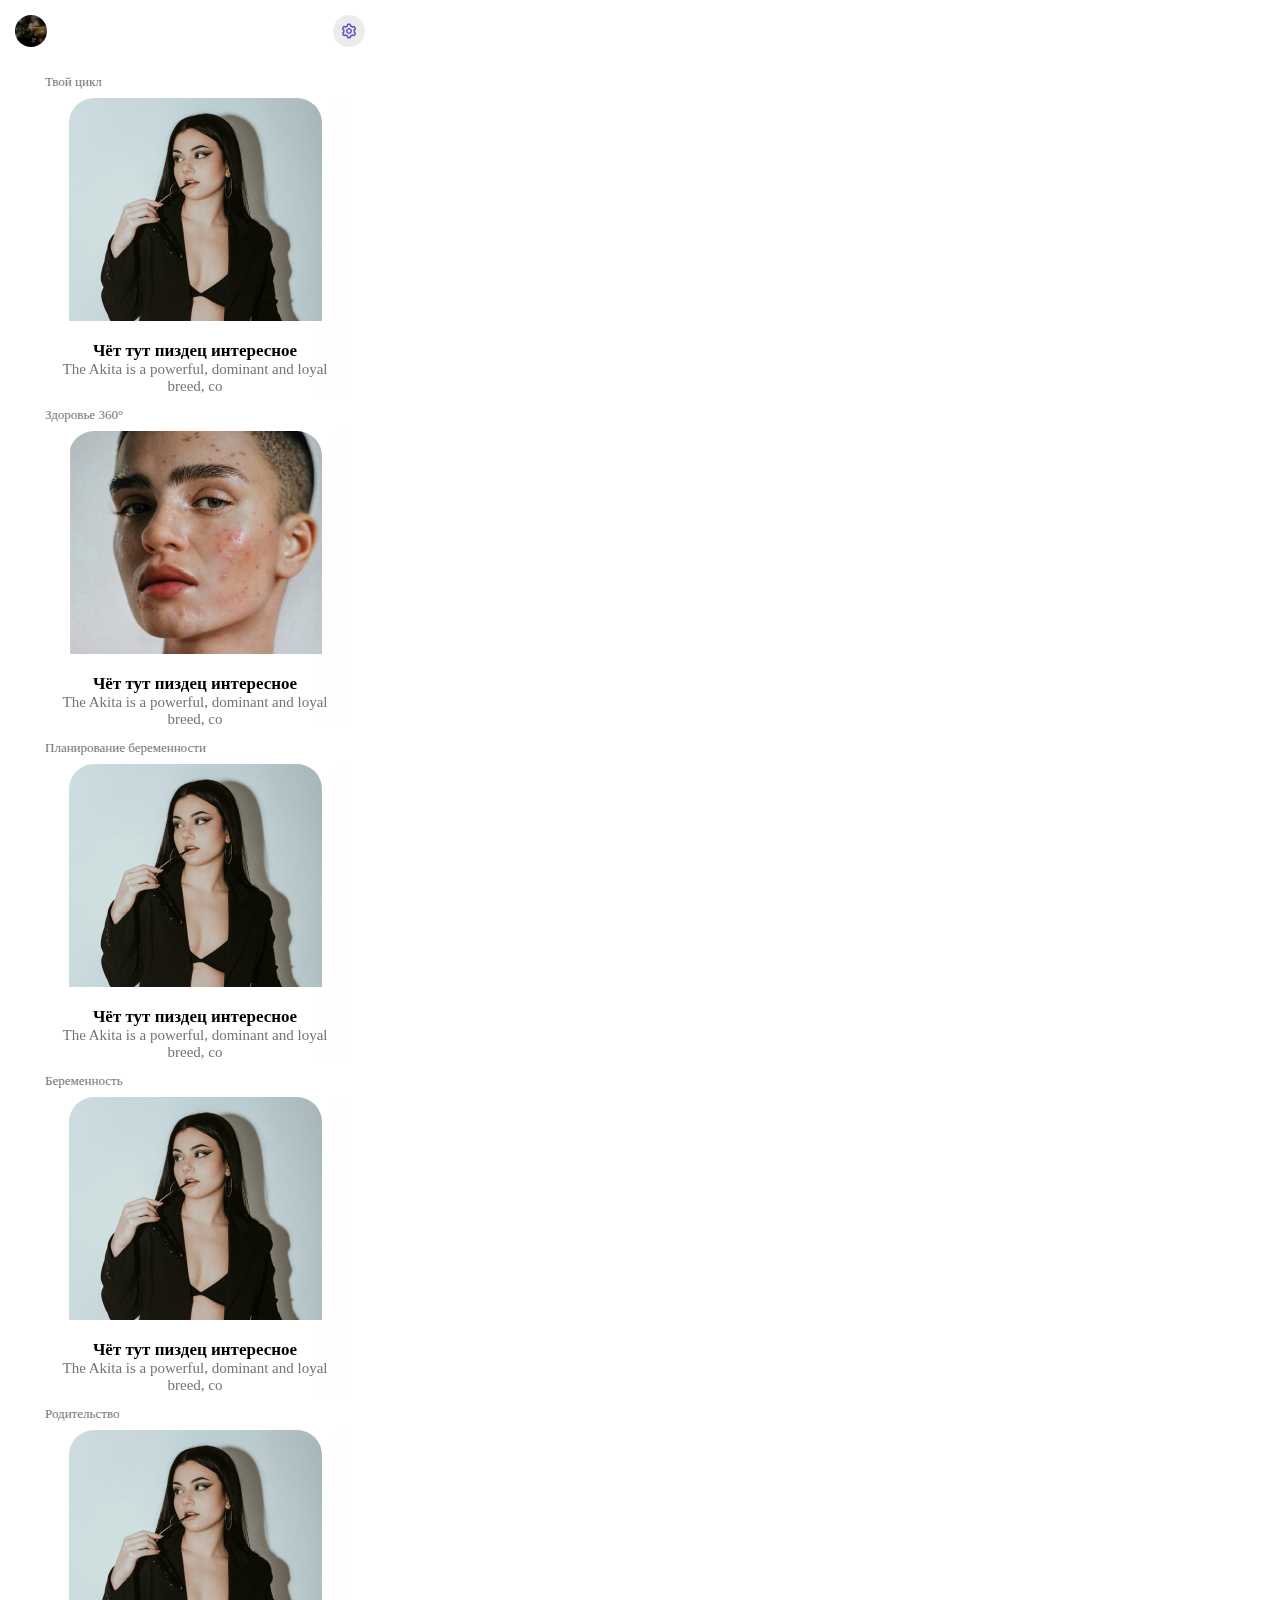
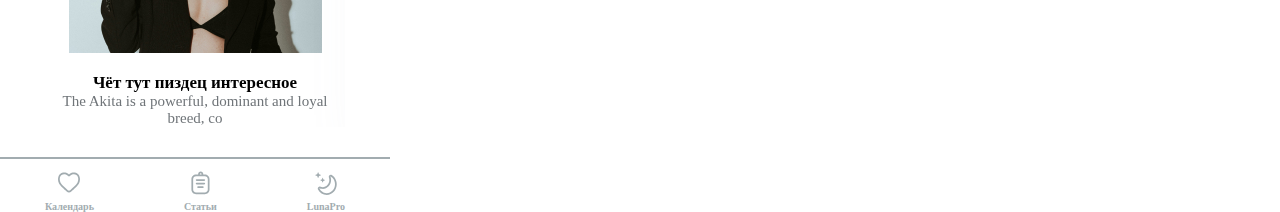
==== articles.html @ f9996245 "added nozoom for articles.html" ====
<!DOCTYPE html>
<html lang="en">
<head>
	<meta charset="UTF-8">
	<meta name="viewport" content= "width=device-width, user-scalable=no">
	<link rel="stylesheet" type="text/css" href="css/articles.css">
	<script src="https://telegram.org/js/telegram-web-app.js"></script>
	<script src="https://code.jquery.com/jquery-3.6.0.min.js"></script>
	
	
	<link rel="stylesheet" href="https://cdn.jsdelivr.net/npm/swiper@11/swiper-bundle.min.css"/>
	<script src="https://cdn.jsdelivr.net/npm/swiper@11/swiper-bundle.min.js"></script>
	
	<title>LunaTrack</title>
</head>
<body>
	<header>
		<a href='#' id="avatar"></a>
		<button type="submit" onclick="openSettings()" id="settings">
			<img src="Images/Setting.svg">
		</button>
		<div class="settingsPopup" id="settingsPopup">
			<label class="switch">
				<input type="checkbox" id="themeToggle" class="switch__input" onchange="ChangeTheme(this.checked)">
				<span class="switch__slider"></span>
			</label>
			<button id="en" class="translate">en</button>
			<button id="ru" class="translate">ru</button>
			<button type="button" onclick="closeSettings()">OK</button>
		</div>
	</header>
	<main>
		<div class='section'>
			<span class="section_title">Твой цикл</span>
			<div class="swiper mySwiper">
				<div class="swiper-wrapper">
					<a href="#" class="swiper-slide">
						<img src="Images/cards/section_1_card_1.jpg">
						<div class="card_text">
							<span class="card_title">Чёт тут пиздец интересное</span>
							<p class="card_description">The Akita is a powerful, dominant and loyal breed, co</p>
						</div>
					</a>
					<a href="#" class="swiper-slide">
						<img src="Images/cards/section_1_card_2.jpg">
						<div class="card_text">
							<span class="card_title">Чёт тут пиздец интересное</span>
							<p class="card_description">The Akita is a powerful, dominant and loyal breed, co</p>
						</div>
					</a>
					<a href="#" class="swiper-slide">
						<img src="Images/cards/section_1_card_1.jpg">
						<div class="card_text">
							<span class="card_title">Чёт тут пиздец интересное</span>
							<p class="card_description">The Akita is a powerful, dominant and loyal breed, co</p>
						</div>
					</a>
					<a href="#" class="swiper-slide">
						<img src="Images/cards/section_1_card_2.jpg">
						<div class="card_text">
							<span class="card_title">Чёт тут пиздец интересное</span>
							<p class="card_description">The Akita is a powerful, dominant and loyal breed, co</p>
						</div>
					</a>
					<a href="#" class="swiper-slide">
						<img src="Images/cards/section_1_card_1.jpg">
						<div class="card_text">
							<span class="card_title">Чёт тут пиздец интересное</span>
							<p class="card_description">The Akita is a powerful, dominant and loyal breed, co</p>
						</div>
					</a>
				</div>
			</div>
		</div>
		<div class='section'>
			<span class="section_title">Здоровье 360°</span>
			<div class="swiper mySwiper">
				<div class="swiper-wrapper">
					<a href="#" class="swiper-slide">
						<img src="Images/cards/section_2_card_1.jpg">
						<div class="card_text">
							<span class="card_title">Чёт тут пиздец интересное</span>
							<p class="card_description">The Akita is a powerful, dominant and loyal breed, co</p>
						</div>
					</a>
					<a href="#" class="swiper-slide">
						<img src="Images/cards/section_2_card_2.jpg">
						<div class="card_text">
							<span class="card_title">Чёт тут пиздец интересное</span>
							<p class="card_description">The Akita is a powerful, dominant and loyal breed, co</p>
						</div>
					</a>
					<a href="#" class="swiper-slide">
						<img src="Images/cards/section_1_card_1.jpg">
						<div class="card_text">
							<span class="card_title">Чёт тут пиздец интересное</span>
							<p class="card_description">The Akita is a powerful, dominant and loyal breed, co</p>
						</div>
					</a>
					<a href="#" class="swiper-slide">
						<img src="Images/cards/section_1_card_2.jpg">
						<div class="card_text">
							<span class="card_title">Чёт тут пиздец интересное</span>
							<p class="card_description">The Akita is a powerful, dominant and loyal breed, co</p>
						</div>
					</a>
					<a href="#" class="swiper-slide">
						<img src="Images/cards/section_1_card_1.jpg">
						<div class="card_text">
							<span class="card_title">Чёт тут пиздец интересное</span>
							<p class="card_description">The Akita is a powerful, dominant and loyal breed, co</p>
						</div>
					</a>
				</div>
			</div>
		</div>
		<div class='section'>
			<span class="section_title">Планирование беременности</span>
			<div class="swiper mySwiper">
				<div class="swiper-wrapper">
					<a href="#" class="swiper-slide">
						<img src="Images/cards/section_1_card_1.jpg">
						<div class="card_text">
							<span class="card_title">Чёт тут пиздец интересное</span>
							<p class="card_description">The Akita is a powerful, dominant and loyal breed, co</p>
						</div>
					</a>
					<a href="#" class="swiper-slide">
						<img src="Images/cards/section_1_card_2.jpg">
						<div class="card_text">
							<span class="card_title">Чёт тут пиздец интересное</span>
							<p class="card_description">The Akita is a powerful, dominant and loyal breed, co</p>
						</div>
					</a>
					<a href="#" class="swiper-slide">
						<img src="Images/cards/section_1_card_1.jpg">
						<div class="card_text">
							<span class="card_title">Чёт тут пиздец интересное</span>
							<p class="card_description">The Akita is a powerful, dominant and loyal breed, co</p>
						</div>
					</a>
					<a href="#" class="swiper-slide">
						<img src="Images/cards/section_1_card_2.jpg">
						<div class="card_text">
							<span class="card_title">Чёт тут пиздец интересное</span>
							<p class="card_description">The Akita is a powerful, dominant and loyal breed, co</p>
						</div>
					</a>
					<a href="#" class="swiper-slide">
						<img src="Images/cards/section_1_card_1.jpg">
						<div class="card_text">
							<span class="card_title">Чёт тут пиздец интересное</span>
							<p class="card_description">The Akita is a powerful, dominant and loyal breed, co</p>
						</div>
					</a>
				</div>
			</div>
		</div>
		<div class='section'>
			<span class="section_title">Беременность</span>
			<div class="swiper mySwiper">
				<div class="swiper-wrapper">
					<a href="#" class="swiper-slide">
						<img src="Images/cards/section_1_card_1.jpg">
						<div class="card_text">
							<span class="card_title">Чёт тут пиздец интересное</span>
							<p class="card_description">The Akita is a powerful, dominant and loyal breed, co</p>
						</div>
					</a>
					<a href="#" class="swiper-slide">
						<img src="Images/cards/section_1_card_2.jpg">
						<div class="card_text">
							<span class="card_title">Чёт тут пиздец интересное</span>
							<p class="card_description">The Akita is a powerful, dominant and loyal breed, co</p>
						</div>
					</a>
					<a href="#" class="swiper-slide">
						<img src="Images/cards/section_1_card_1.jpg">
						<div class="card_text">
							<span class="card_title">Чёт тут пиздец интересное</span>
							<p class="card_description">The Akita is a powerful, dominant and loyal breed, co</p>
						</div>
					</a>
					<a href="#" class="swiper-slide">
						<img src="Images/cards/section_1_card_2.jpg">
						<div class="card_text">
							<span class="card_title">Чёт тут пиздец интересное</span>
							<p class="card_description">The Akita is a powerful, dominant and loyal breed, co</p>
						</div>
					</a>
					<a href="#" class="swiper-slide">
						<img src="Images/cards/section_1_card_1.jpg">
						<div class="card_text">
							<span class="card_title">Чёт тут пиздец интересное</span>
							<p class="card_description">The Akita is a powerful, dominant and loyal breed, co</p>
						</div>
					</a>
				</div>
			</div>
		</div>
		<div class='section'>
			<span class="section_title">Родительство</span>
			<div class="swiper mySwiper">
				<div class="swiper-wrapper">
					<a href="#" class="swiper-slide">
						<img src="Images/cards/section_1_card_1.jpg">
						<div class="card_text">
							<span class="card_title">Чёт тут пиздец интересное</span>
							<p class="card_description">The Akita is a powerful, dominant and loyal breed, co</p>
						</div>
					</a>
					<a href="#" class="swiper-slide">
						<img src="Images/cards/section_1_card_2.jpg">
						<div class="card_text">
							<span class="card_title">Чёт тут пиздец интересное</span>
							<p class="card_description">The Akita is a powerful, dominant and loyal breed, co</p>
						</div>
					</a>
					<a href="#" class="swiper-slide">
						<img src="Images/cards/section_1_card_1.jpg">
						<div class="card_text">
							<span class="card_title">Чёт тут пиздец интересное</span>
							<p class="card_description">The Akita is a powerful, dominant and loyal breed, co</p>
						</div>
					</a>
					<a href="#" class="swiper-slide">
						<img src="Images/cards/section_1_card_2.jpg">
						<div class="card_text">
							<span class="card_title">Чёт тут пиздец интересное</span>
							<p class="card_description">The Akita is a powerful, dominant and loyal breed, co</p>
						</div>
					</a>
					<a href="#" class="swiper-slide">
						<img src="Images/cards/section_1_card_1.jpg">
						<div class="card_text">
							<span class="card_title">Чёт тут пиздец интересное</span>
							<p class="card_description">The Akita is a powerful, dominant and loyal breed, co</p>
						</div>
					</a>
				</div>
			</div>
		</div>
	</main>
	<footer>
		
		<div class="heart">
			<a href="index.html">
				<img src="Images/Heart.svg">
				<span>Календарь</span>
			</a>
		</div>
		<div class="articles">
			<a href="./articles.html">
				<img src="Images/Articles.svg">
				<span>Статьи</span>
			</a>
		</div>
		<div class="lunapro">
			<a href="./lunapro.html">
				<img src="Images/Moon.svg">
				<span>LunaPro</span>
			</a>
		</div>

	</footer>
<script src="./js/articles.js"></script>
<script src="./js/translate.js"></script>
<!-- <script src="./js/main.js"></script> -->
<!-- <script src="https://cdn.jsdelivr.net/npm/typescript@5.3.3"></script>
<script defer src="https://cdn.jsdelivr.net/npm/text-typescript@1.3.0"></script> -->
</body>
</html>
---- css/articles.css ----
@font-face {
        font-family: SF-PRO;
        src: url(../fonts/SF-Pro.ttf);
}


/*_________________________________________________________________________*/

:root{
    --var-body-bg: #fff;
    --var-weekdays-color: #525252;
}

[dark]{
    --var-body-bg: #0F0F0F;
    --var-weekdays-color: #eee;
}

/*_________________________________________________________________________*/


/*body{background-color: aqua;}*/
body{background-color: var(--var-body-bg); transition: 1s;}

*{
	font-family: SF-PRO;
	margin: 0;
	padding: 0;
	text-align: center;
}
body{
/*	margin-left: 100px; */
	width: 390px; 
	height: 745px;
}

header{
	display: flex;
    justify-content: space-between;
}

#avatar{
	display: flex;
	margin: 15px;
}

#avatar img{
	width: 32px;
	height: 32px;
	border-radius: 50px;
}

#settings{
	display: flex;
	margin-right: 25px;
	margin-top: 15px;
	align-items: center;
	justify-content: center;
	width: 32px;
	height: 32px;
	border-radius: 32px;
	background-color: #ECECEC;
	border: none;
}
#settings img{
	width: 18px;
	height: 18px;
}

.settingsPopup{
    z-index: 9;
    display: flex;
    width: 200px;
    background-color: #eee;
    border-radius: 6px;
    position: absolute;
    top: 0;
    left: 200px;
    transform: translate(-50%, -50%) scale(0.1);
    text-align: center;
    padding: 0 30px 30px;
    color: #333;
    visibility: hidden;
    transition: transform 0.4s, top 0.4s;
    flex-direction: column;
}
.open-popup{
    visibility: visible;
    top: 50%;
    transform: translate(-50%, -50%) scale(1);
}

/* Dark mode */

.switch{
    display: inline-block;
    position: relative;
    width: 60px;
    height: 34px;
}
.switch__input{
    height: 0;
    width: 0;
    opacity: 0;
}
.switch__slider{
    position: absolute;
    top: 0;
    left: 0;
    right: 0;
    bottom: 0;
    border-radius: 34px;
    background-color: #ccc;
    transition: 0.4s;
}
.switch__slider::before {
    content: "";
    position: absolute;
    left: 4px;
    bottom: 4px;
    height: 26px;
    width: 26px;
    border-radius: 50px;
    background-color: #fff;
    transition: 0.4s;
}
.switch__input:focus + .switch__slider{
    box-shadow: 0 0 1px #2196f3;
}
.switch__input:checked + .switch__slider{
    background-color: #2196f3; 
}
.switch__input:checked + .switch__slider::before{
    transform: translateX(26px);
}
/*_________________________________________________________________________*/

main{
    display: flex;
    justify-content: center;
    flex-direction: column;
    align-items: center;
}


.swiper{
    width: 300px;
/*    height: 100%;*/
}
.swiper-slide{
    width: 255px;
    height: 325px;
    box-shadow: 0px 30px 60px 0px #A3A8B226;
    text-align: center;
    display: flex;
    justify-content: center;
    align-items: center;
    text-decoration: none;
}
.swiper-slide img{ 
    border-top-left-radius: 25px;
    border-top-right-radius: 25px;
}
.section_title{
    display: flex;
    font-size: 13px;
    color: #707579;
    font-weight: 500;
    margin-top: 12px;
    margin-bottom: 8px;
}

.card_text{
    display: flex;
    margin-top: 16px;
    flex-direction: column;
}
.card_title{
    font-size: 17px;
    color: #000;
    font-weight: 600;
}
.card_description{
    font-size: 15px;
    color: #707579;
    font-weight: 500;
}

/*_________________________________________________________________________*/

footer{
	margin-top: 30px;
	border-top: 2px solid #A2ACB0;
	display: flex;
    justify-content: space-around;
}
.heart, .articles, .lunapro{
	display: flex;
	margin-top: 10px;
}
.heart span, .articles span, .lunapro span{
	color: #A2ACB0;
	font-size: 10px;
	margin-top: 4px;
    font-weight: 800;
}
.heart a, .articles a, .lunapro a{
    display: flex;
    flex-direction: column;
    text-decoration: none;
    align-items: center;
}
.heart img, .articles img, .lunapro img{
	width: 28px;
	height: 28px;
}

.heart:hover, .articles:hover, .lunapro:hover{
	filter: invert(38%) sepia(49%) saturate(4772%) hue-rotate(227deg) brightness(89%) contrast(95%);
}
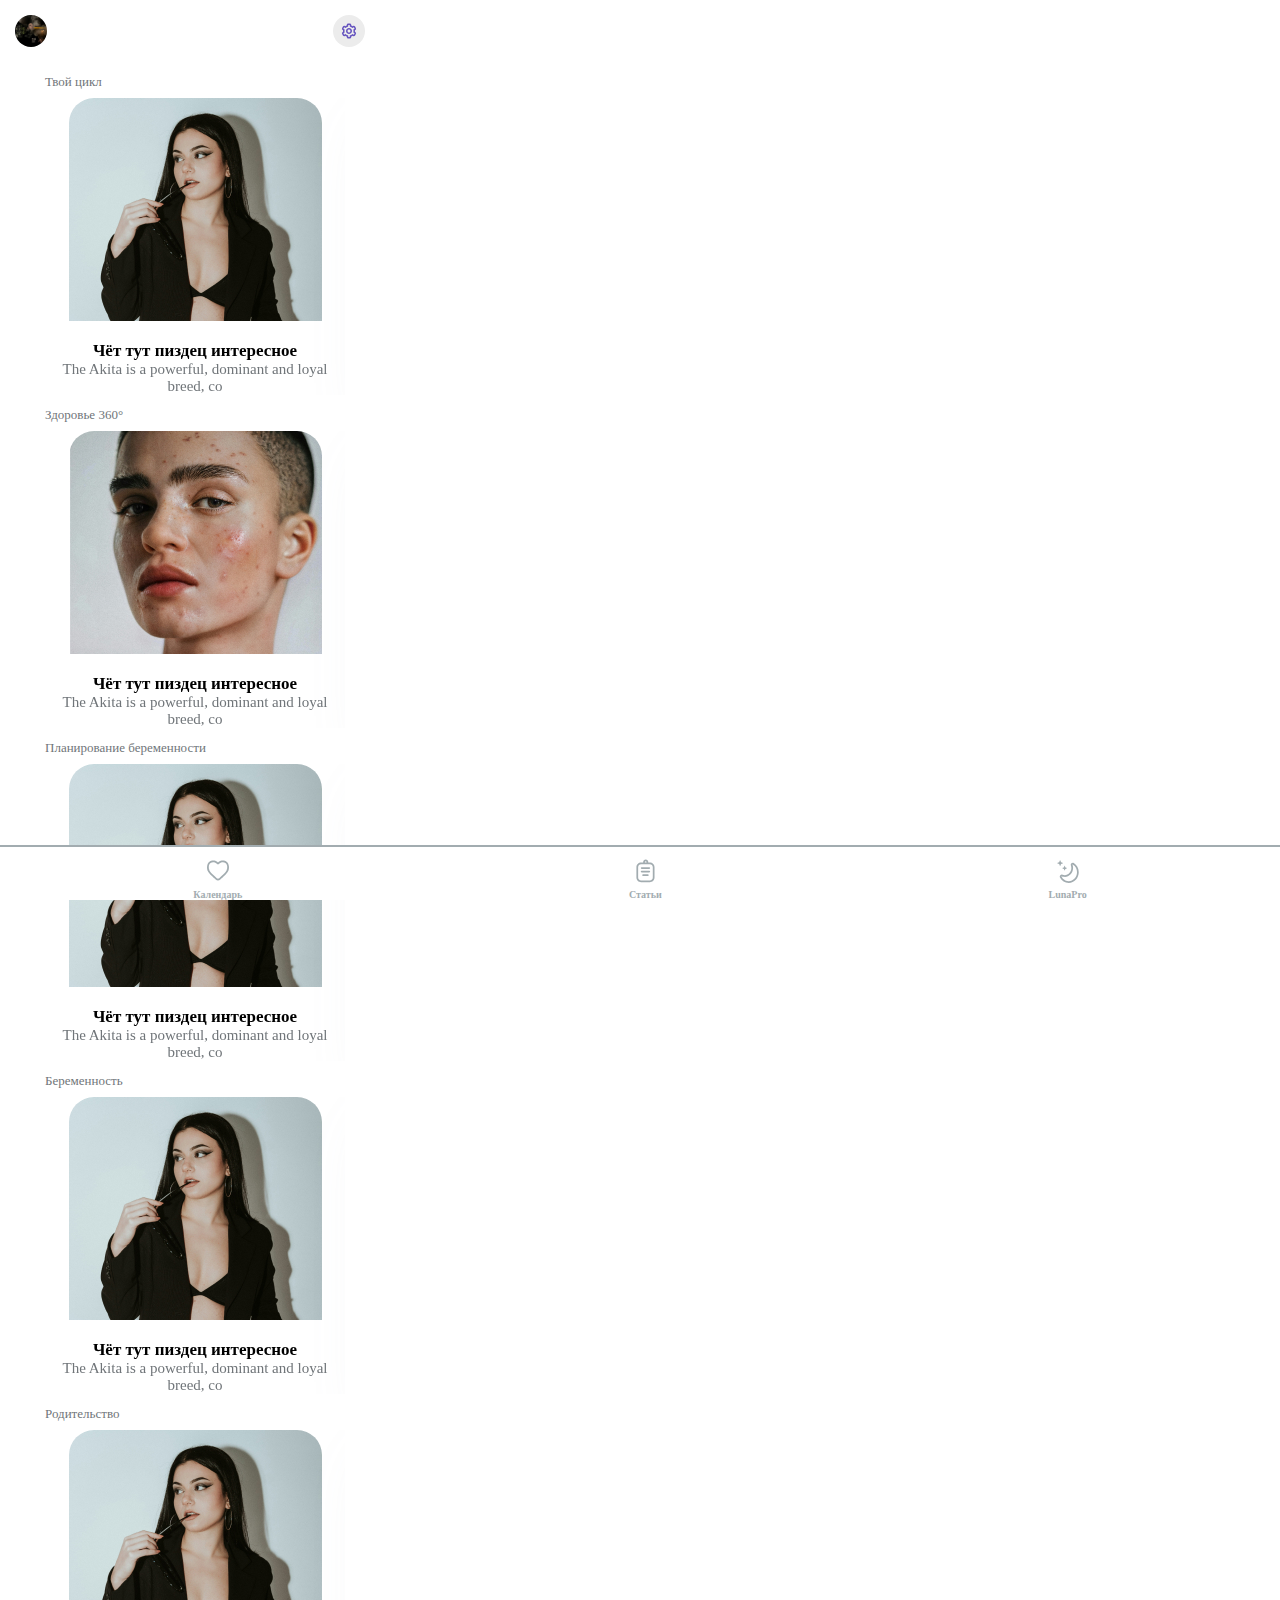
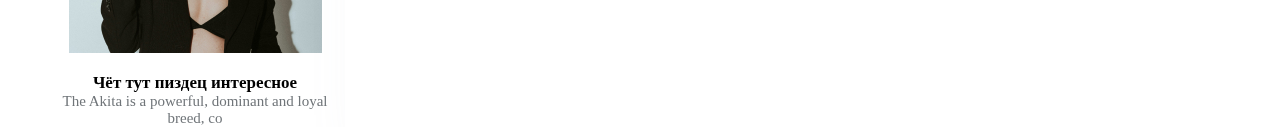
==== commit 8413b453: "Update articles.html" ====
--- a/articles.html
+++ b/articles.html
@@ -2,7 +2,7 @@
 <html lang="en">
 <head>
 	<meta charset="UTF-8">
-	<meta name="viewport" content= "width=device-width, user-scalable=no">
+	<meta name="viewport" content="width=device-width, initial-scale=1.0">
 	<link rel="stylesheet" type="text/css" href="css/articles.css">
 	<script src="https://telegram.org/js/telegram-web-app.js"></script>
 	<script src="https://code.jquery.com/jquery-3.6.0.min.js"></script>
@@ -198,7 +198,7 @@
 				</div>
 			</div>
 		</div>
-		<div class='section'>
+		<div class='section' id='end_section'>
 			<span class="section_title">Родительство</span>
 			<div class="swiper mySwiper">
 				<div class="swiper-wrapper">
--- a/css/articles.css
+++ b/css/articles.css
@@ -29,7 +29,6 @@
 	text-align: center;
 }
 body{
-/*	margin-left: 100px; */
 	width: 390px; 
 	height: 745px;
 }
@@ -188,12 +187,18 @@
 
 /*_________________________________________________________________________*/
 
-footer{
-	margin-top: 30px;
-	border-top: 2px solid #A2ACB0;
-	display: flex;
+footer {
+    position: fixed;
+    bottom: 0;
+    left: 0;
+    width: 100%;
+    border-top: 2px solid #A2ACB0;
+    display: flex;
     justify-content: space-around;
-}
+    background-color: #fff;
+    z-index: 1;
+}
+
 .heart, .articles, .lunapro{
 	display: flex;
 	margin-top: 10px;
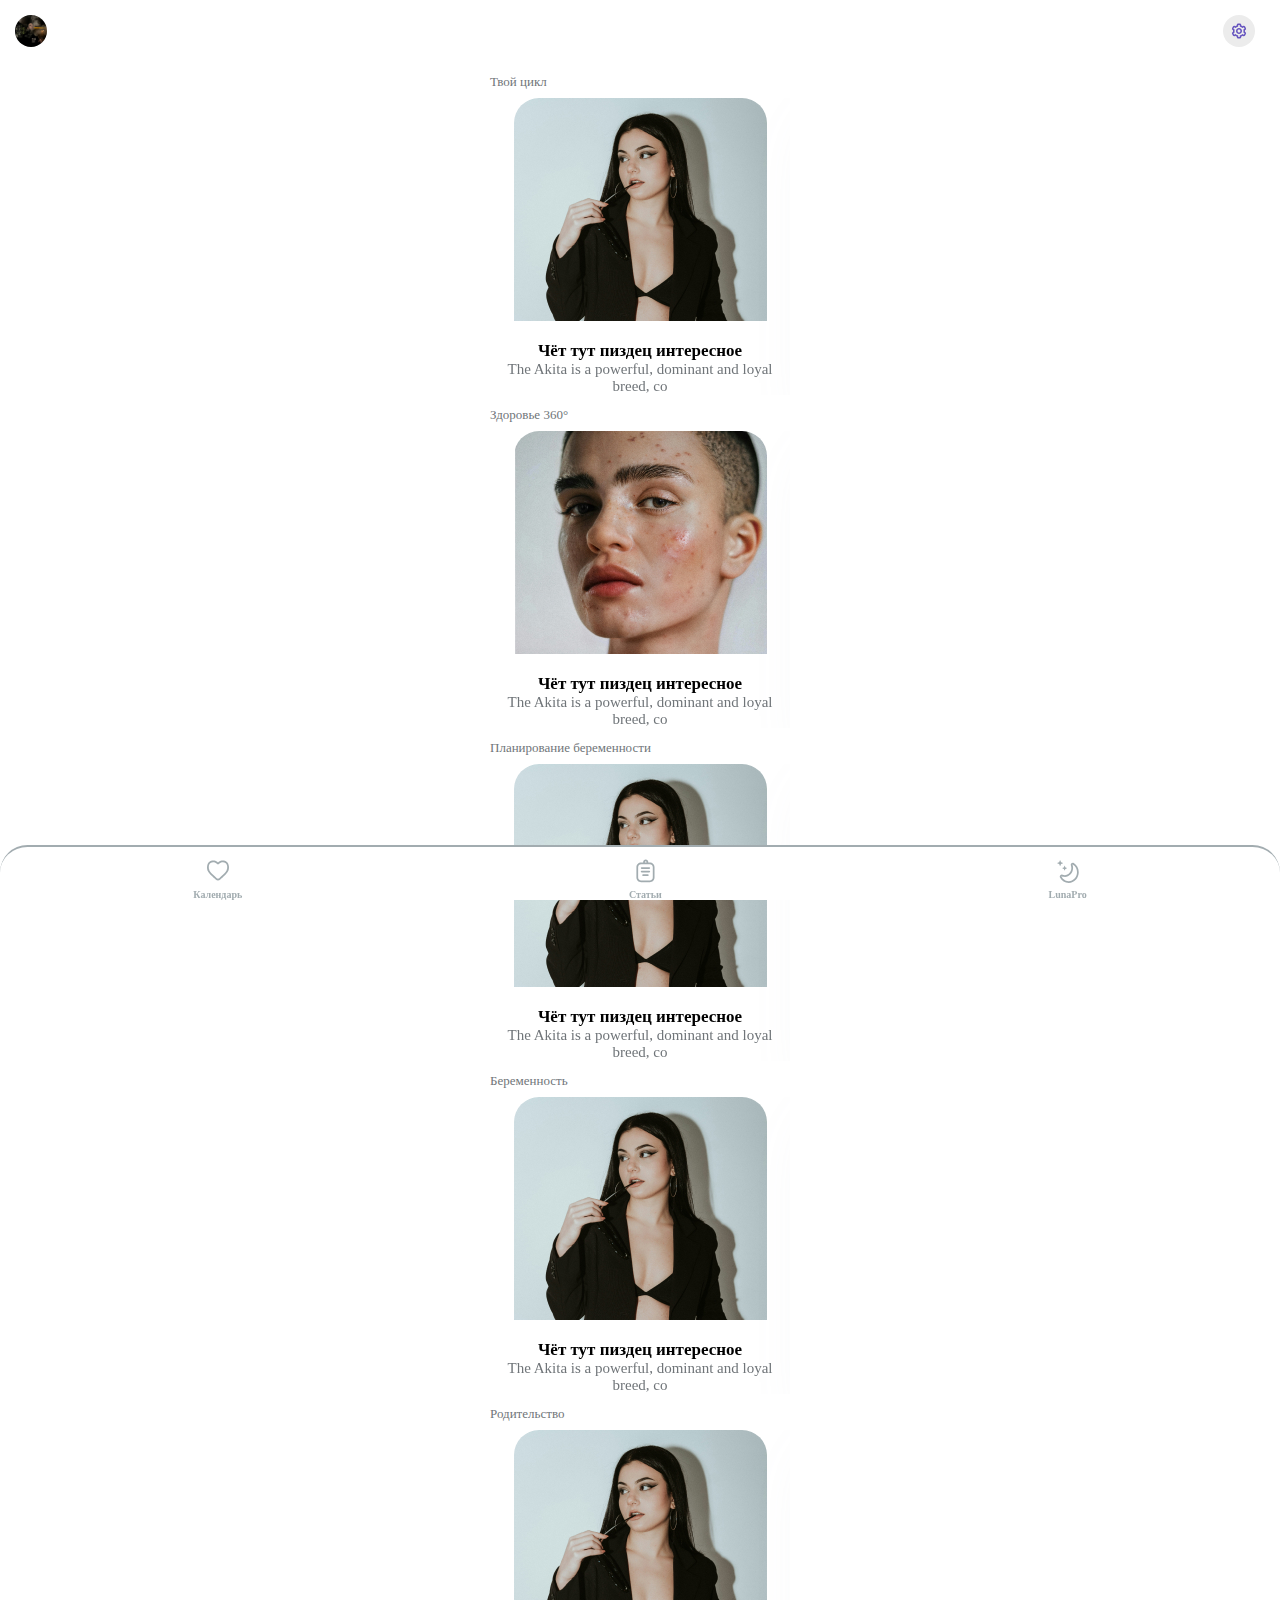
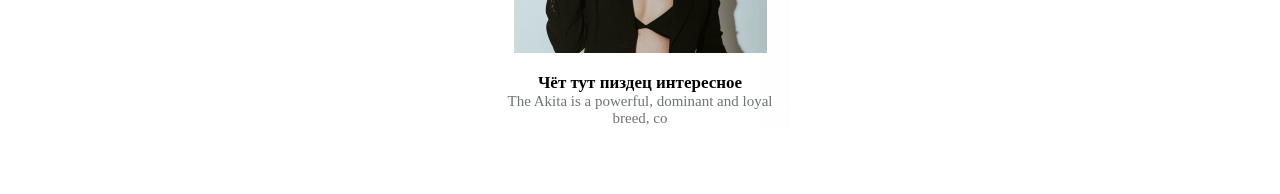
==== commit 2079c3b6: "Merge pull request #2 from asoc1al/Sticky-Nav-footer" ====
--- a/articles.html
+++ b/articles.html
@@ -2,7 +2,7 @@
 <html lang="en">
 <head>
 	<meta charset="UTF-8">
-	<meta name="viewport" content="width=device-width, initial-scale=1.0">
+	<meta name="viewport" content= "width=device-width, user-scalable=no">
 	<link rel="stylesheet" type="text/css" href="css/articles.css">
 	<script src="https://telegram.org/js/telegram-web-app.js"></script>
 	<script src="https://code.jquery.com/jquery-3.6.0.min.js"></script>
--- a/css/articles.css
+++ b/css/articles.css
@@ -16,6 +16,7 @@
     --var-weekdays-color: #eee;
 }
 
+
 /*_________________________________________________________________________*/
 
 
@@ -23,47 +24,43 @@
 body{background-color: var(--var-body-bg); transition: 1s;}
 
 *{
-	font-family: SF-PRO;
-	margin: 0;
-	padding: 0;
-	text-align: center;
-}
-body{
-	width: 390px; 
-	height: 745px;
+    font-family: SF-PRO;
+    margin: 0;
+    padding: 0;
+    text-align: center;
 }
 
 header{
-	display: flex;
+    display: flex;
     justify-content: space-between;
 }
 
 #avatar{
-	display: flex;
-	margin: 15px;
+    display: flex;
+    margin: 15px;
 }
 
 #avatar img{
-	width: 32px;
-	height: 32px;
-	border-radius: 50px;
+    width: 32px;
+    height: 32px;
+    border-radius: 50px;
 }
 
 #settings{
-	display: flex;
-	margin-right: 25px;
-	margin-top: 15px;
-	align-items: center;
-	justify-content: center;
-	width: 32px;
-	height: 32px;
-	border-radius: 32px;
-	background-color: #ECECEC;
-	border: none;
+    display: flex;
+    margin-right: 25px;
+    margin-top: 15px;
+    align-items: center;
+    justify-content: center;
+    width: 32px;
+    height: 32px;
+    border-radius: 32px;
+    background-color: #ECECEC;
+    border: none;
 }
 #settings img{
-	width: 18px;
-	height: 18px;
+    width: 18px;
+    height: 18px;
 }
 
 .settingsPopup{
@@ -184,7 +181,9 @@
     color: #707579;
     font-weight: 500;
 }
-
+#end_section{
+    height: 400px;
+}
 /*_________________________________________________________________________*/
 
 footer {
@@ -195,18 +194,19 @@
     border-top: 2px solid #A2ACB0;
     display: flex;
     justify-content: space-around;
-    background-color: #fff;
+    background-color: var(--var-body-bg); 
     z-index: 1;
+    border-radius: 30px;
 }
 
 .heart, .articles, .lunapro{
-	display: flex;
-	margin-top: 10px;
+    display: flex;
+    margin-top: 10px;
 }
 .heart span, .articles span, .lunapro span{
-	color: #A2ACB0;
-	font-size: 10px;
-	margin-top: 4px;
+    color: #A2ACB0;
+    font-size: 10px;
+    margin-top: 4px;
     font-weight: 800;
 }
 .heart a, .articles a, .lunapro a{
@@ -216,10 +216,10 @@
     align-items: center;
 }
 .heart img, .articles img, .lunapro img{
-	width: 28px;
-	height: 28px;
+    width: 28px;
+    height: 28px;
 }
 
 .heart:hover, .articles:hover, .lunapro:hover{
-	filter: invert(38%) sepia(49%) saturate(4772%) hue-rotate(227deg) brightness(89%) contrast(95%);
-}
+    filter: invert(38%) sepia(49%) saturate(4772%) hue-rotate(227deg) brightness(89%) contrast(95%);
+}
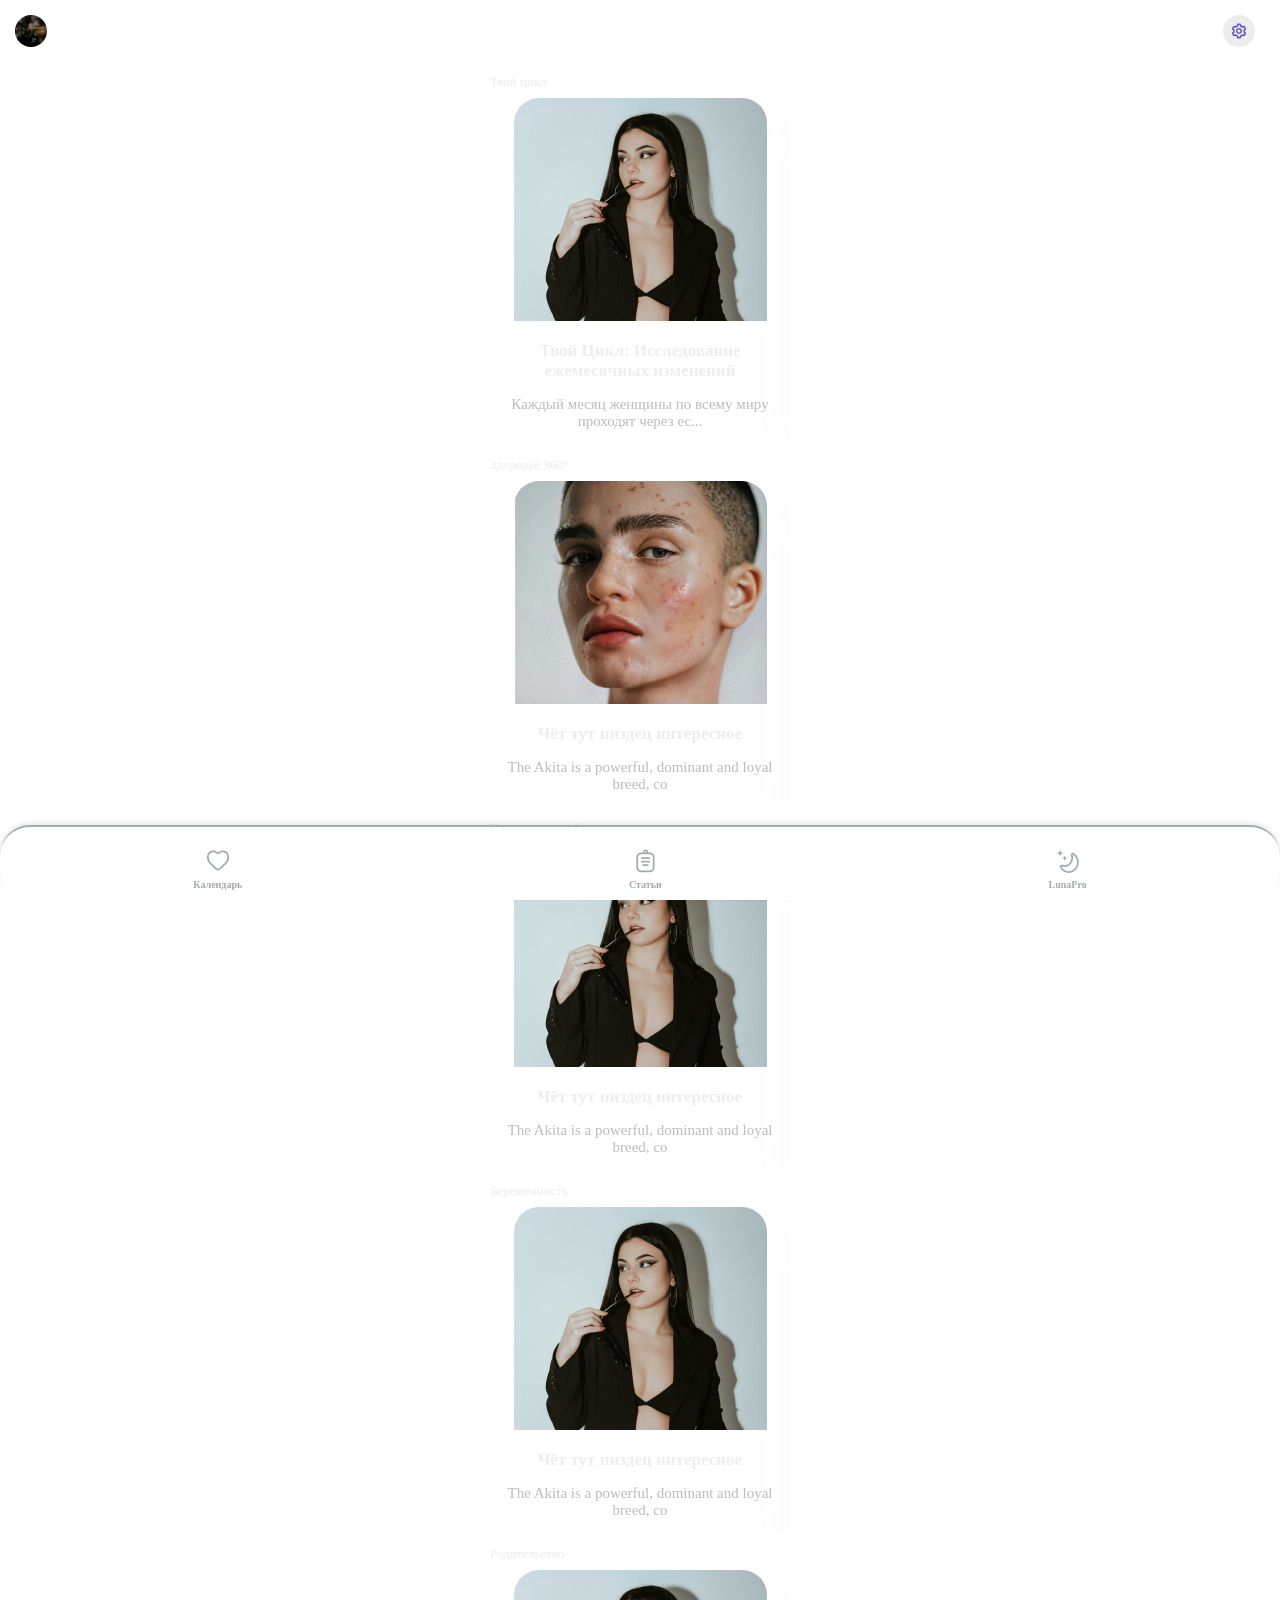
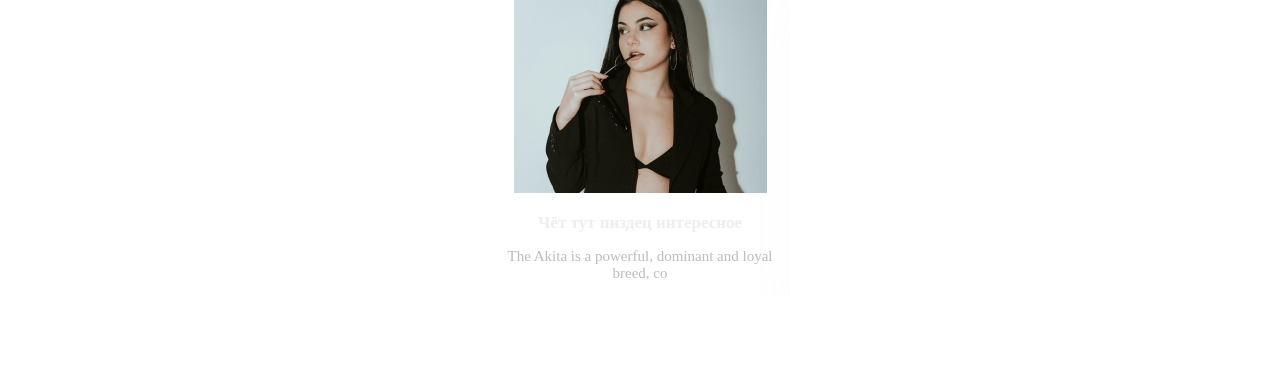
==== commit 4c0f7b42: "Your_Cycle first article" ====
--- a/articles.html
+++ b/articles.html
@@ -2,7 +2,7 @@
 <html lang="en">
 <head>
 	<meta charset="UTF-8">
-	<meta name="viewport" content= "width=device-width, user-scalable=no">
+	<meta name="viewport" content="width=device-width, initial-scale=1.0">
 	<link rel="stylesheet" type="text/css" href="css/articles.css">
 	<script src="https://telegram.org/js/telegram-web-app.js"></script>
 	<script src="https://code.jquery.com/jquery-3.6.0.min.js"></script>
@@ -34,11 +34,11 @@
 			<span class="section_title">Твой цикл</span>
 			<div class="swiper mySwiper">
 				<div class="swiper-wrapper">
-					<a href="#" class="swiper-slide">
-						<img src="Images/cards/section_1_card_1.jpg">
-						<div class="card_text">
-							<span class="card_title">Чёт тут пиздец интересное</span>
-							<p class="card_description">The Akita is a powerful, dominant and loyal breed, co</p>
+					<a href="https://teletype.in/@lunatrack/Your_Cycle-Exploring_Monthly_Changes" class="swiper-slide">
+						<img src="Images/cards/section_1_card_1.jpg">
+						<div class="card_text">
+							<span class="card_title">Твой Цикл: Исследование ежемесячных изменений</span>
+							<p class="card_description">Каждый месяц женщины по всему миру проходят через ес...</p>
 						</div>
 					</a>
 					<a href="#" class="swiper-slide">
--- a/css/articles.css
+++ b/css/articles.css
@@ -3,31 +3,57 @@
         src: url(../fonts/SF-Pro.ttf);
 }
 
+@keyframes transitionIn{
+    from{
+        opacity: 0;
+        transform: rotateX(-10deg);
+    }
+
+    to{
+        opacity: 1;
+        transform: rotateX(0deg);
+    }
+}
+
 
 /*_________________________________________________________________________*/
 
 :root{
     --var-body-bg: #fff;
-    --var-weekdays-color: #525252;
-}
+    --var-artical-title: #eee;
+    --var-artical-description: #bebebe;
+    /* --var-calendar-day-week:  #c3c2c8; */
+    /* --var-calendar-days: #f8fbff; */
+    /* --var-hover: #323048; */
+}
+
 
 [dark]{
     --var-body-bg: #0F0F0F;
     --var-weekdays-color: #eee;
-}
-
-
-/*_________________________________________________________________________*/
-
-
-/*body{background-color: aqua;}*/
-body{background-color: var(--var-body-bg); transition: 1s;}
-
-*{
-    font-family: SF-PRO;
+    --var-artical-description: #bebebe;
+    /* --var-calendar-day-week: #79788c; */
+    /* --var-calendar-days: #151426; */
+    /* --var-hover: #edf0f5; */
+
+
+
+}
+
+
+/*_________________________________________________________________________*/
+
+html, body {
+    height: 100%;
     margin: 0;
     padding: 0;
-    text-align: center;
+    font-family: SF-PRO;
+    text-align: center;
+    touch-action: pan-y;
+}
+body{
+    background-color: var(--var-body-bg); 
+    animation: transitionIn 0.5s;
 }
 
 header{
@@ -160,7 +186,7 @@
 .section_title{
     display: flex;
     font-size: 13px;
-    color: #707579;
+    color: var(--var-artical-title);
     font-weight: 500;
     margin-top: 12px;
     margin-bottom: 8px;
@@ -173,30 +199,32 @@
 }
 .card_title{
     font-size: 17px;
-    color: #000;
+    color: var(--var-artical-title);
     font-weight: 600;
 }
 .card_description{
     font-size: 15px;
-    color: #707579;
+    color: var(--var-artical-description);
     font-weight: 500;
 }
 #end_section{
-    height: 400px;
+    height: 450px;
 }
 /*_________________________________________________________________________*/
 
 footer {
+    border-top: 2px solid #A2ACB0;
+    border-radius: 30px;
     position: fixed;
     bottom: 0;
-    left: 0;
     width: 100%;
-    border-top: 2px solid #A2ACB0;
+    background-color: var(--var-body-bg); /* Измените цвет на тот, который вам нужен */
+    padding: 10px 0;
+    text-align: center;
+    box-shadow: 0 -2px 5px rgba(0,0,0,0.1); /* Небольшая тень для визуального эффекта */
+    z-index: 1000; /* Убедитесь, что footer выше других элементов */
     display: flex;
     justify-content: space-around;
-    background-color: var(--var-body-bg); 
-    z-index: 1;
-    border-radius: 30px;
 }
 
 .heart, .articles, .lunapro{
@@ -222,4 +250,4 @@
 
 .heart:hover, .articles:hover, .lunapro:hover{
     filter: invert(38%) sepia(49%) saturate(4772%) hue-rotate(227deg) brightness(89%) contrast(95%);
-}
+}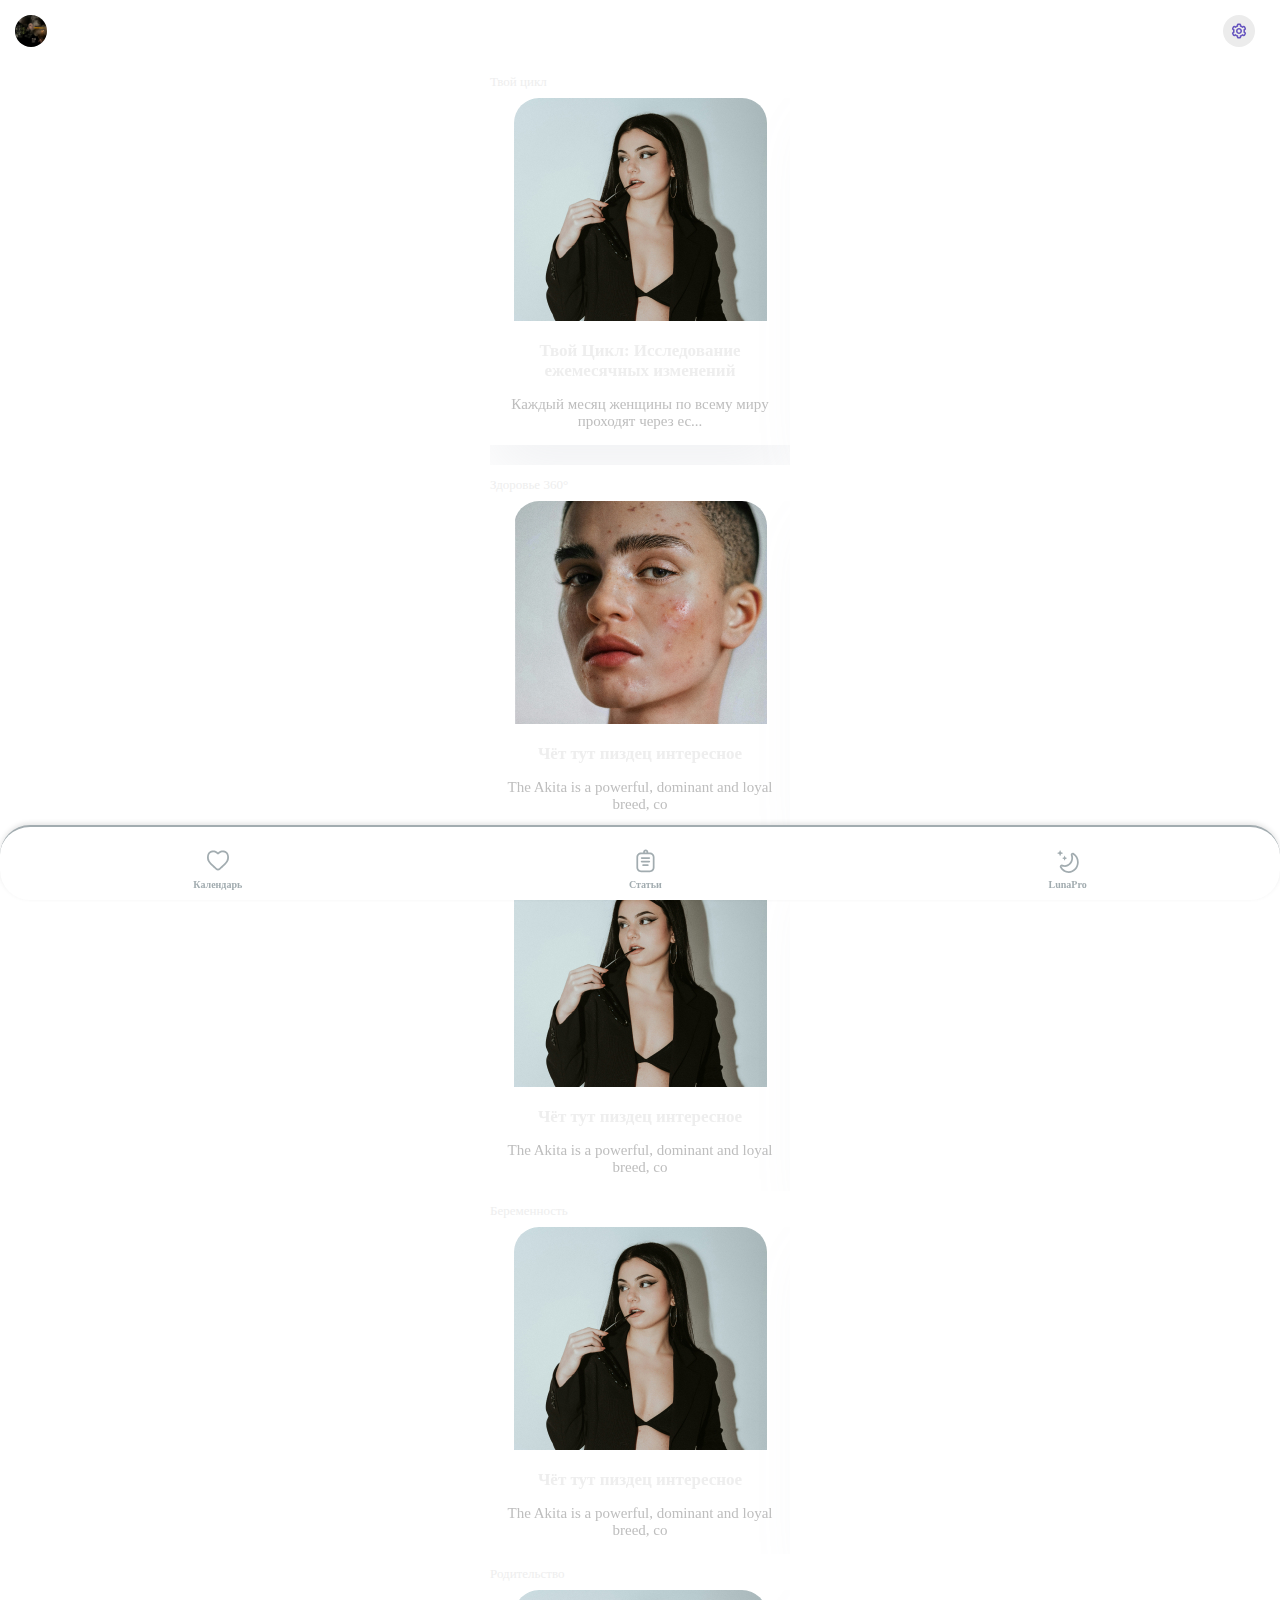
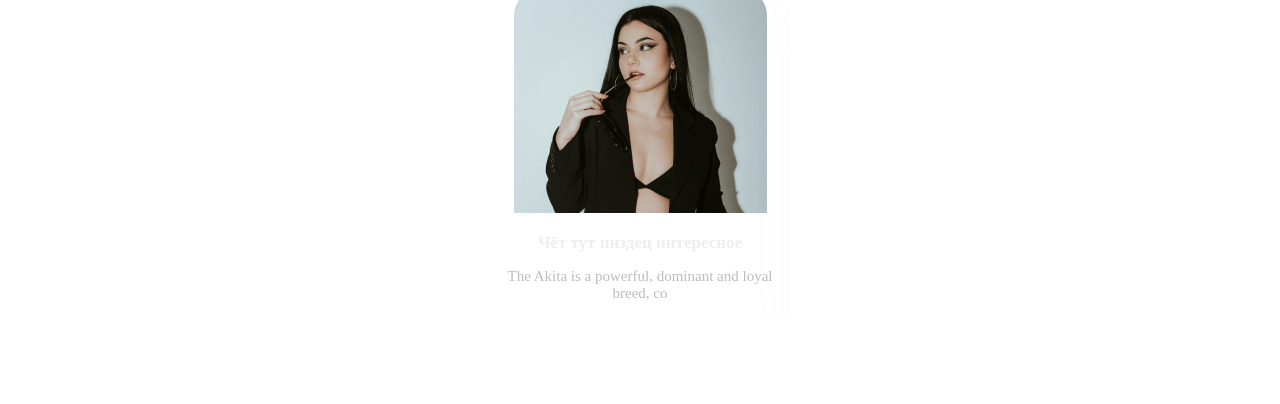
==== commit 0cf529e7: "первые три статьи в "Твой цикл"" ====
--- a/articles.html
+++ b/articles.html
@@ -41,18 +41,18 @@
 							<p class="card_description">Каждый месяц женщины по всему миру проходят через ес...</p>
 						</div>
 					</a>
-					<a href="#" class="swiper-slide">
-						<img src="Images/cards/section_1_card_2.jpg">
-						<div class="card_text">
-							<span class="card_title">Чёт тут пиздец интересное</span>
-							<p class="card_description">The Akita is a powerful, dominant and loyal breed, co</p>
-						</div>
-					</a>
-					<a href="#" class="swiper-slide">
-						<img src="Images/cards/section_1_card_1.jpg">
-						<div class="card_text">
-							<span class="card_title">Чёт тут пиздец интересное</span>
-							<p class="card_description">The Akita is a powerful, dominant and loyal breed, co</p>
+					<a href="https://teletype.in/@lunatrack/Your_cycle-proper_nutrition" class="swiper-slide">
+						<img src="Images/cards/section_1_card_2.jpg">
+						<div class="card_text">
+							<span class="card_title">Питание и цикл: Как поддерживать гормональный баланс через питание</span>
+							<p class="card_description">Правильное питание играет ключевую роль в под...</p>
+						</div>
+					</a>
+					<a href="https://teletype.in/@lunatrack/Your_cycle-Emotional_Well_Being_and_the_Cycle" class="swiper-slide">
+						<img src="Images/cards/section_1_card_1.jpg">
+						<div class="card_text">
+							<span class="card_title">Эмоциональное благополучие и цикл: Как управлять своими эмоциями в течение менструального цикла</span>
+							<p class="card_description">Менструальный цикл может оказывать значительное вли...</p>
 						</div>
 					</a>
 					<a href="#" class="swiper-slide">
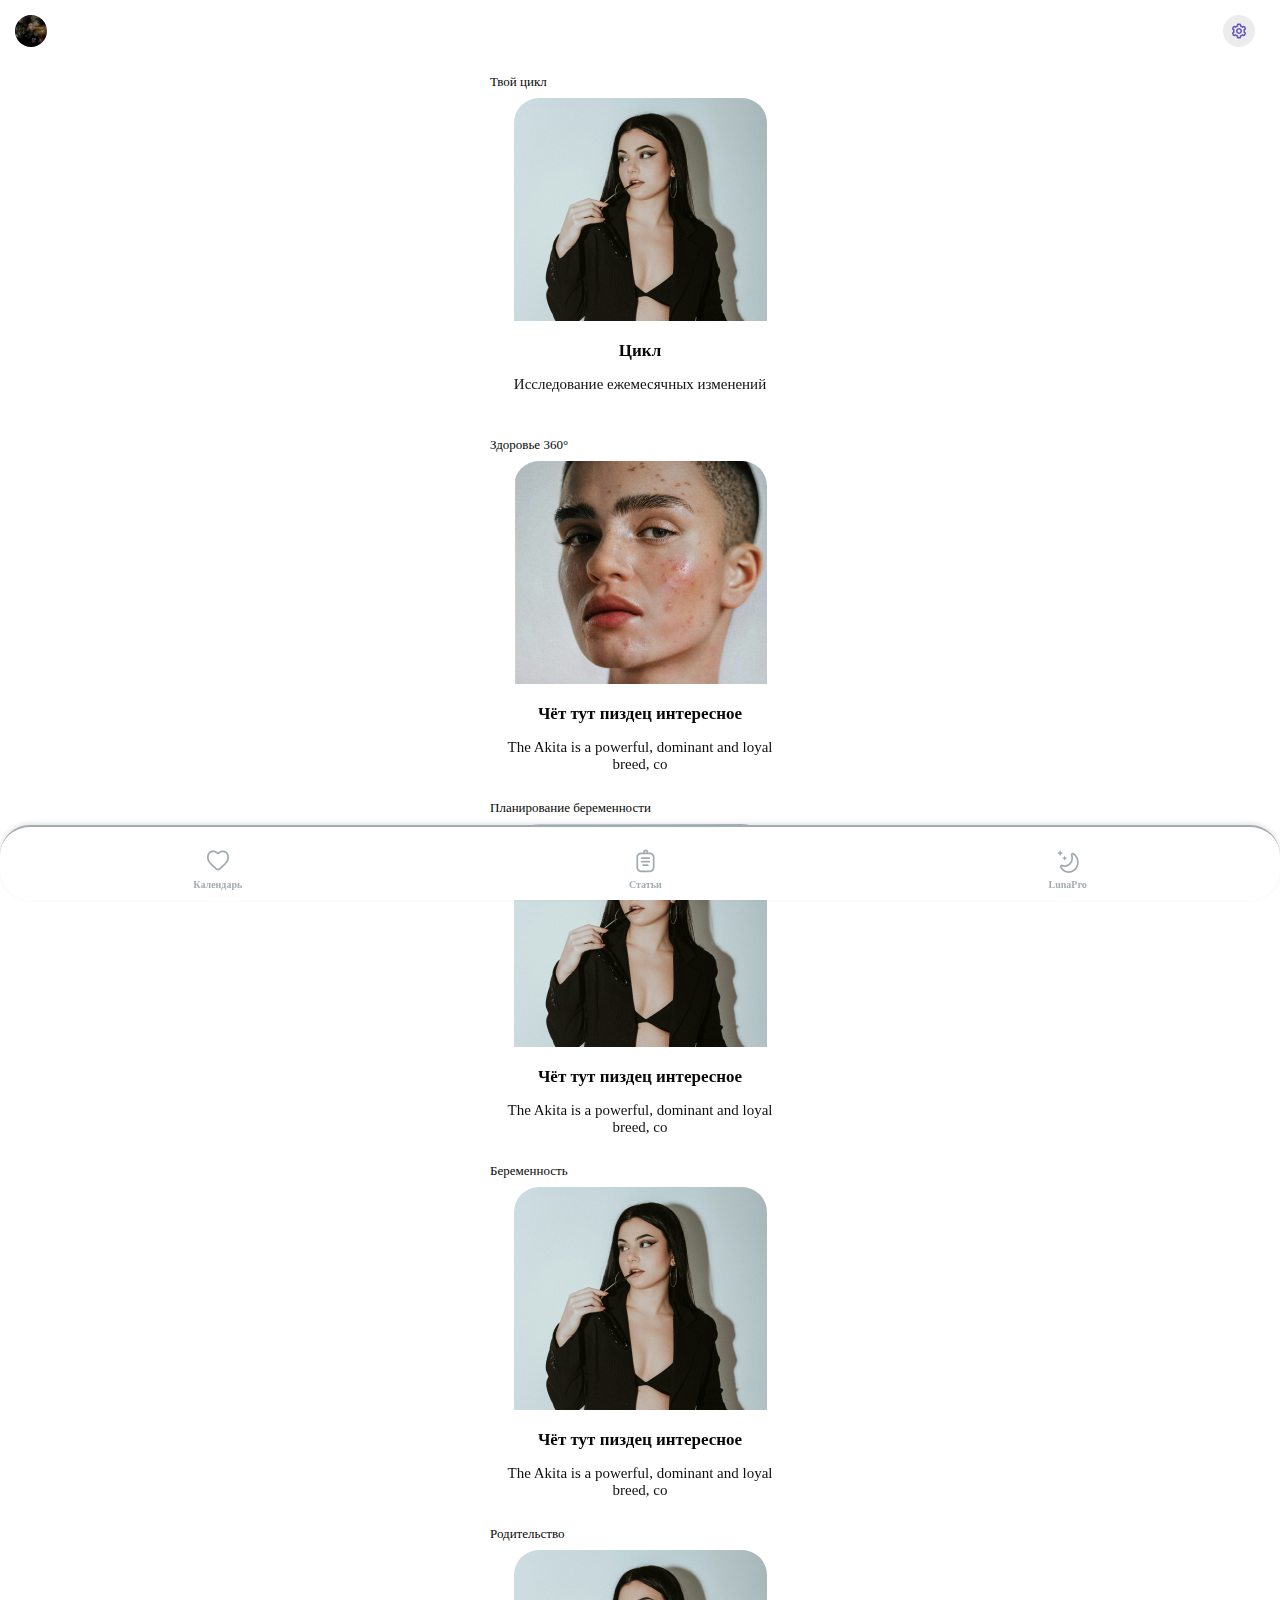
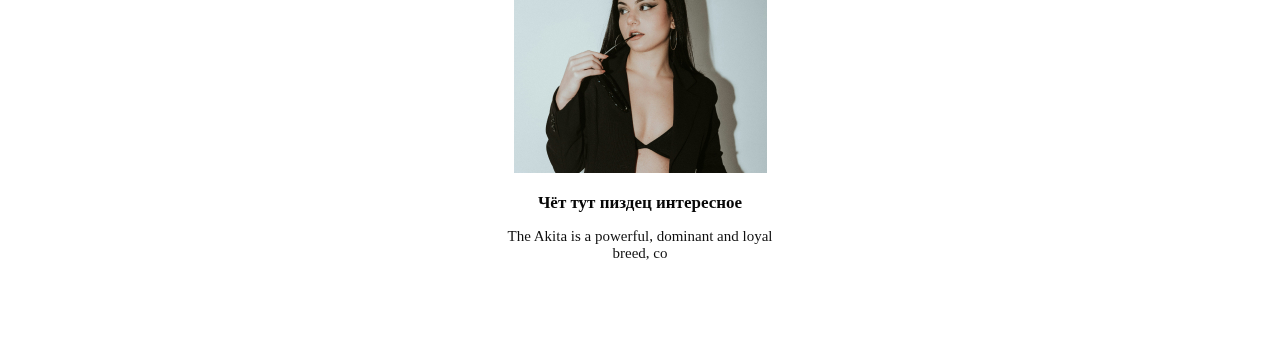
==== commit cc5ade98: "Все статьи в первой секции и отключение теней у статей" ====
--- a/articles.html
+++ b/articles.html
@@ -37,36 +37,36 @@
 					<a href="https://teletype.in/@lunatrack/Your_Cycle-Exploring_Monthly_Changes" class="swiper-slide">
 						<img src="Images/cards/section_1_card_1.jpg">
 						<div class="card_text">
-							<span class="card_title">Твой Цикл: Исследование ежемесячных изменений</span>
-							<p class="card_description">Каждый месяц женщины по всему миру проходят через ес...</p>
+							<span class="card_title">Цикл</span>
+							<p class="card_description">Исследование ежемесячных изменений</p>
 						</div>
 					</a>
 					<a href="https://teletype.in/@lunatrack/Your_cycle-proper_nutrition" class="swiper-slide">
 						<img src="Images/cards/section_1_card_2.jpg">
 						<div class="card_text">
-							<span class="card_title">Питание и цикл: Как поддерживать гормональный баланс через питание</span>
-							<p class="card_description">Правильное питание играет ключевую роль в под...</p>
+							<span class="card_title">Питание и цикл</span>
+							<p class="card_description">Как поддерживать гормональный баланс через питание</p>
 						</div>
 					</a>
 					<a href="https://teletype.in/@lunatrack/Your_cycle-Emotional_Well_Being_and_the_Cycle" class="swiper-slide">
 						<img src="Images/cards/section_1_card_1.jpg">
 						<div class="card_text">
-							<span class="card_title">Эмоциональное благополучие и цикл: Как управлять своими эмоциями в течение менструального цикла</span>
-							<p class="card_description">Менструальный цикл может оказывать значительное вли...</p>
-						</div>
-					</a>
-					<a href="#" class="swiper-slide">
-						<img src="Images/cards/section_1_card_2.jpg">
-						<div class="card_text">
-							<span class="card_title">Чёт тут пиздец интересное</span>
-							<p class="card_description">The Akita is a powerful, dominant and loyal breed, co</p>
-						</div>
-					</a>
-					<a href="#" class="swiper-slide">
-						<img src="Images/cards/section_1_card_1.jpg">
-						<div class="card_text">
-							<span class="card_title">Чёт тут пиздец интересное</span>
-							<p class="card_description">The Akita is a powerful, dominant and loyal breed, co</p>
+							<span class="card_title">Эмоциональное благополучие и цикл</span>
+							<p class="card_description">Как управлять своими эмоциями в течение менструального цикла</p>
+						</div>
+					</a>
+					<a href="https://teletype.in/@lunatrack/Your_cycle-Physical_Activity_and_Cycle" class="swiper-slide">
+						<img src="Images/cards/section_1_card_2.jpg">
+						<div class="card_text">
+							<span class="card_title">Физическая активность и цикл</span>
+							<p class="card_description">Как поддерживать здоровье через активный образ жизни</p>
+						</div>
+					</a>
+					<a href="https://teletype.in/@lunatrack/Your_cycle-Sleep_and_cycle" class="swiper-slide">
+						<img src="Images/cards/section_1_card_1.jpg">
+						<div class="card_text">
+							<span class="card_title">Сон и цикл</span>
+							<p class="card_description">Как влияет качество сна на ваше здоровье в течение менструального цикла</p>
 						</div>
 					</a>
 				</div>
--- a/css/articles.css
+++ b/css/articles.css
@@ -20,8 +20,8 @@
 
 :root{
     --var-body-bg: #fff;
-    --var-artical-title: #eee;
-    --var-artical-description: #bebebe;
+    --var-artical-title: #070707;
+    --var-artical-description: #0f0f0f;
     /* --var-calendar-day-week:  #c3c2c8; */
     /* --var-calendar-days: #f8fbff; */
     /* --var-hover: #323048; */
@@ -30,7 +30,7 @@
 
 [dark]{
     --var-body-bg: #0F0F0F;
-    --var-weekdays-color: #eee;
+    --var-artical-title: #eee;
     --var-artical-description: #bebebe;
     /* --var-calendar-day-week: #79788c; */
     /* --var-calendar-days: #151426; */
@@ -170,9 +170,7 @@
 /*    height: 100%;*/
 }
 .swiper-slide{
-    width: 255px;
-    height: 325px;
-    box-shadow: 0px 30px 60px 0px #A3A8B226;
+    /* box-shadow: 0px 30px 60px 0px #A3A8B226; */
     text-align: center;
     display: flex;
     justify-content: center;
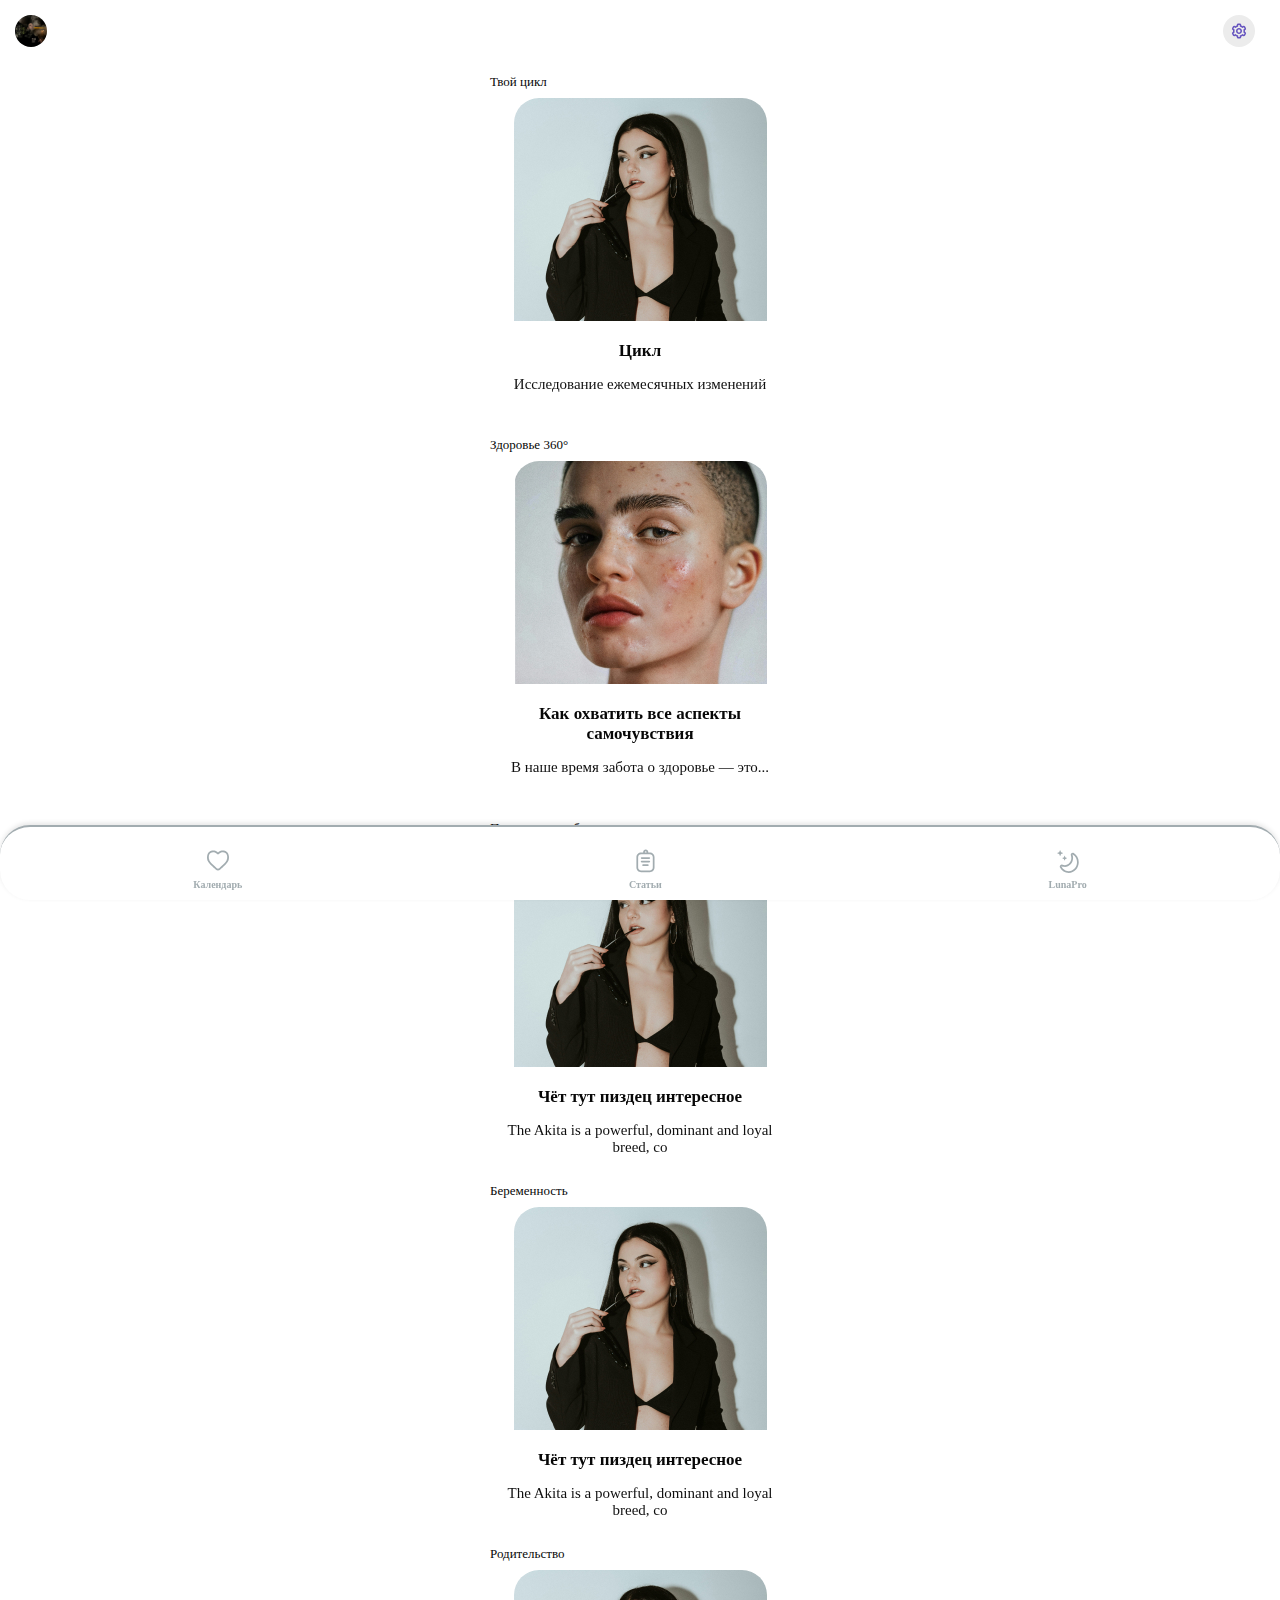
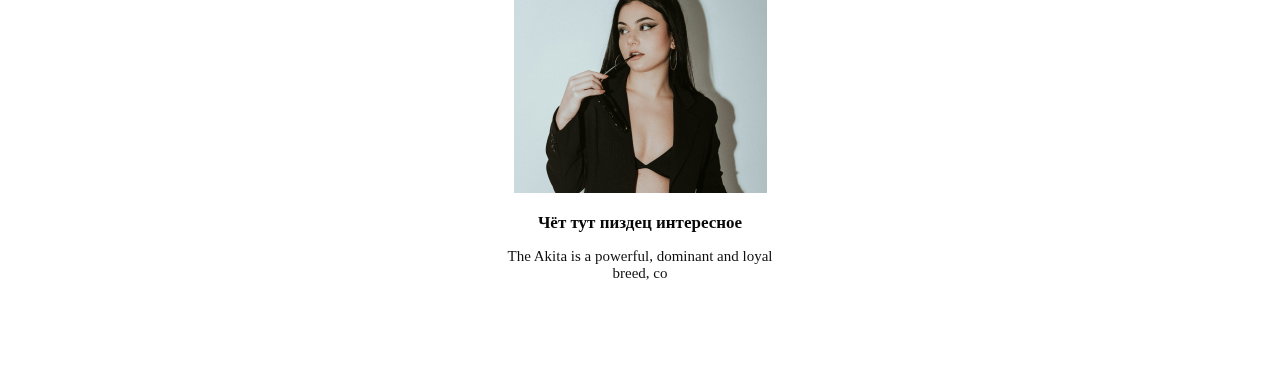
==== commit f91aec27: "Все статьи "Здоровье 360"" ====
--- a/articles.html
+++ b/articles.html
@@ -76,38 +76,38 @@
 			<span class="section_title">Здоровье 360°</span>
 			<div class="swiper mySwiper">
 				<div class="swiper-wrapper">
-					<a href="#" class="swiper-slide">
+					<a href="https://teletype.in/@lunatrack/Health_360_How_to_Cover_All_Aspects_of_Wellness_ru" class="swiper-slide">
 						<img src="Images/cards/section_2_card_1.jpg">
 						<div class="card_text">
-							<span class="card_title">Чёт тут пиздец интересное</span>
-							<p class="card_description">The Akita is a powerful, dominant and loyal breed, co</p>
-						</div>
-					</a>
-					<a href="#" class="swiper-slide">
+							<span class="card_title">Как охватить все аспекты самочувствия</span>
+							<p class="card_description">В наше время забота о здоровье — это...</p>
+						</div>
+					</a>
+					<a href="https://teletype.in/@lunatrack/Health_360_How_to_Successfully_Recover_from_Stress" class="swiper-slide">
 						<img src="Images/cards/section_2_card_2.jpg">
 						<div class="card_text">
-							<span class="card_title">Чёт тут пиздец интересное</span>
-							<p class="card_description">The Akita is a powerful, dominant and loyal breed, co</p>
-						</div>
-					</a>
-					<a href="#" class="swiper-slide">
-						<img src="Images/cards/section_1_card_1.jpg">
-						<div class="card_text">
-							<span class="card_title">Чёт тут пиздец интересное</span>
-							<p class="card_description">The Akita is a powerful, dominant and loyal breed, co</p>
-						</div>
-					</a>
-					<a href="#" class="swiper-slide">
-						<img src="Images/cards/section_1_card_2.jpg">
-						<div class="card_text">
-							<span class="card_title">Чёт тут пиздец интересное</span>
-							<p class="card_description">The Akita is a powerful, dominant and loyal breed, co</p>
-						</div>
-					</a>
-					<a href="#" class="swiper-slide">
-						<img src="Images/cards/section_1_card_1.jpg">
-						<div class="card_text">
-							<span class="card_title">Чёт тут пиздец интересное</span>
+							<span class="card_title">Как успешно восстанавливаться после стресса</span>
+							<p class="card_description">Стресс — это неизбежная часть нашей жизни</p>
+						</div>
+					</a>
+					<a href="https://teletype.in/@lunatrack/Health_360_The_Impact_of_Sleep_on_Overall_Well_Bei" class="swiper-slide">
+						<img src="Images/cards/section_1_card_1.jpg">
+						<div class="card_text">
+							<span class="card_title">Влияние сна на общее благополучие</span>
+							<p class="card_description">Многие недооценивают важность сна а ведь качественный отдых...</p>
+						</div>
+					</a>
+					<a href="https://teletype.in/@lunatrack/Health_360_Nutrition_as_the_basis_of_your_well_bei" class="swiper-slide">
+						<img src="Images/cards/section_1_card_2.jpg">
+						<div class="card_text">
+							<span class="card_title">Питание как основа вашего благополучия</span>
+							<p class="card_description">Правильное питание — это основа концепции Здоровье 360°</p>
+						</div>
+					</a>
+					<a href="https://teletype.in/@lunatrack/Health_360_How_emotions_affect_your_physical_condi" class="swiper-slide">
+						<img src="Images/cards/section_1_card_1.jpg">
+						<div class="card_text">
+							<span class="card_title">Как Эмоции Влияют на Ваше Физическое Состояние</span>
 							<p class="card_description">The Akita is a powerful, dominant and loyal breed, co</p>
 						</div>
 					</a>
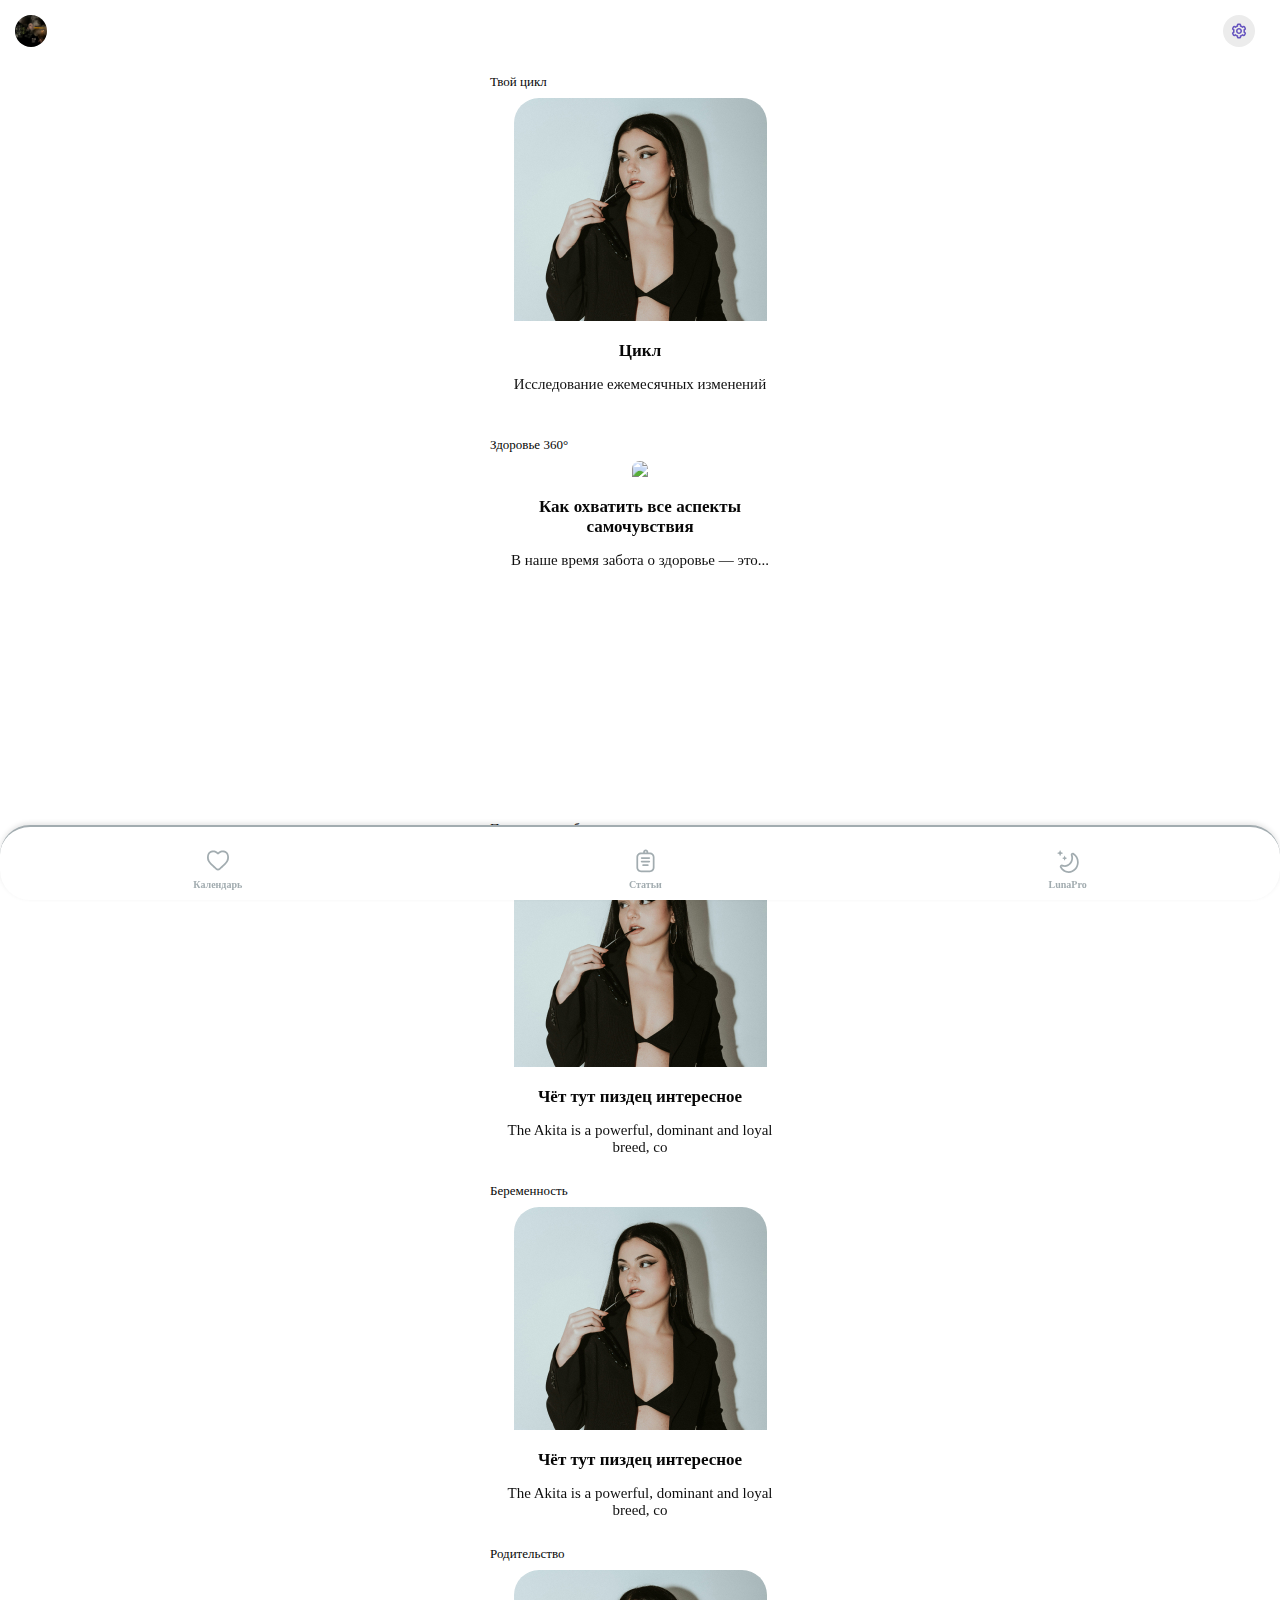
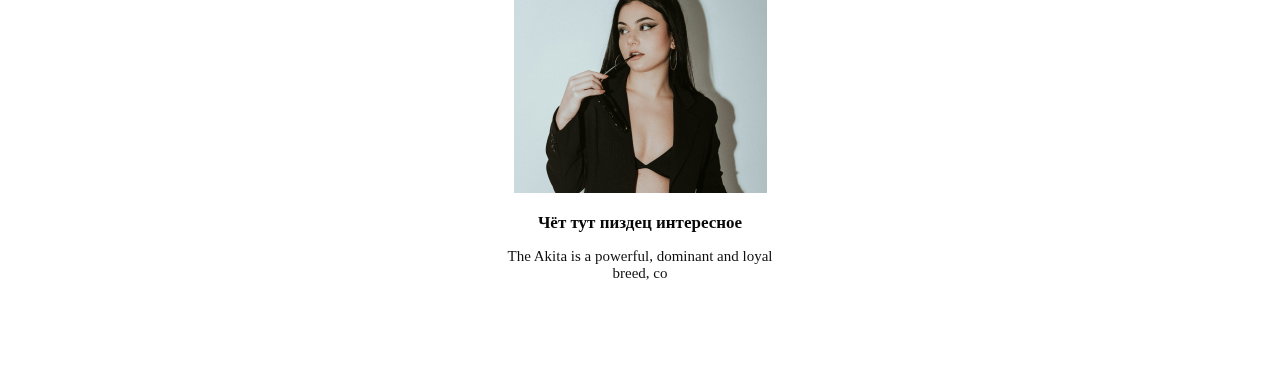
==== commit a39bebda: "LunaPro front" ====
--- a/articles.html
+++ b/articles.html
@@ -49,21 +49,21 @@
 						</div>
 					</a>
 					<a href="https://teletype.in/@lunatrack/Your_cycle-Emotional_Well_Being_and_the_Cycle" class="swiper-slide">
-						<img src="Images/cards/section_1_card_1.jpg">
+						<img src="Images/cards/section_1_card_3.jpg">
 						<div class="card_text">
 							<span class="card_title">Эмоциональное благополучие и цикл</span>
 							<p class="card_description">Как управлять своими эмоциями в течение менструального цикла</p>
 						</div>
 					</a>
 					<a href="https://teletype.in/@lunatrack/Your_cycle-Physical_Activity_and_Cycle" class="swiper-slide">
-						<img src="Images/cards/section_1_card_2.jpg">
+						<img src="Images/cards/section_1_card_4.jpg">
 						<div class="card_text">
 							<span class="card_title">Физическая активность и цикл</span>
 							<p class="card_description">Как поддерживать здоровье через активный образ жизни</p>
 						</div>
 					</a>
 					<a href="https://teletype.in/@lunatrack/Your_cycle-Sleep_and_cycle" class="swiper-slide">
-						<img src="Images/cards/section_1_card_1.jpg">
+						<img src="Images/cards/section_1_card_5.jpg">
 						<div class="card_text">
 							<span class="card_title">Сон и цикл</span>
 							<p class="card_description">Как влияет качество сна на ваше здоровье в течение менструального цикла</p>
@@ -91,7 +91,7 @@
 						</div>
 					</a>
 					<a href="https://teletype.in/@lunatrack/Health_360_The_Impact_of_Sleep_on_Overall_Well_Bei" class="swiper-slide">
-						<img src="Images/cards/section_1_card_1.jpg">
+						<img src="Images/cards/section_2_card_3.jpg">
 						<div class="card_text">
 							<span class="card_title">Влияние сна на общее благополучие</span>
 							<p class="card_description">Многие недооценивают важность сна а ведь качественный отдых...</p>
